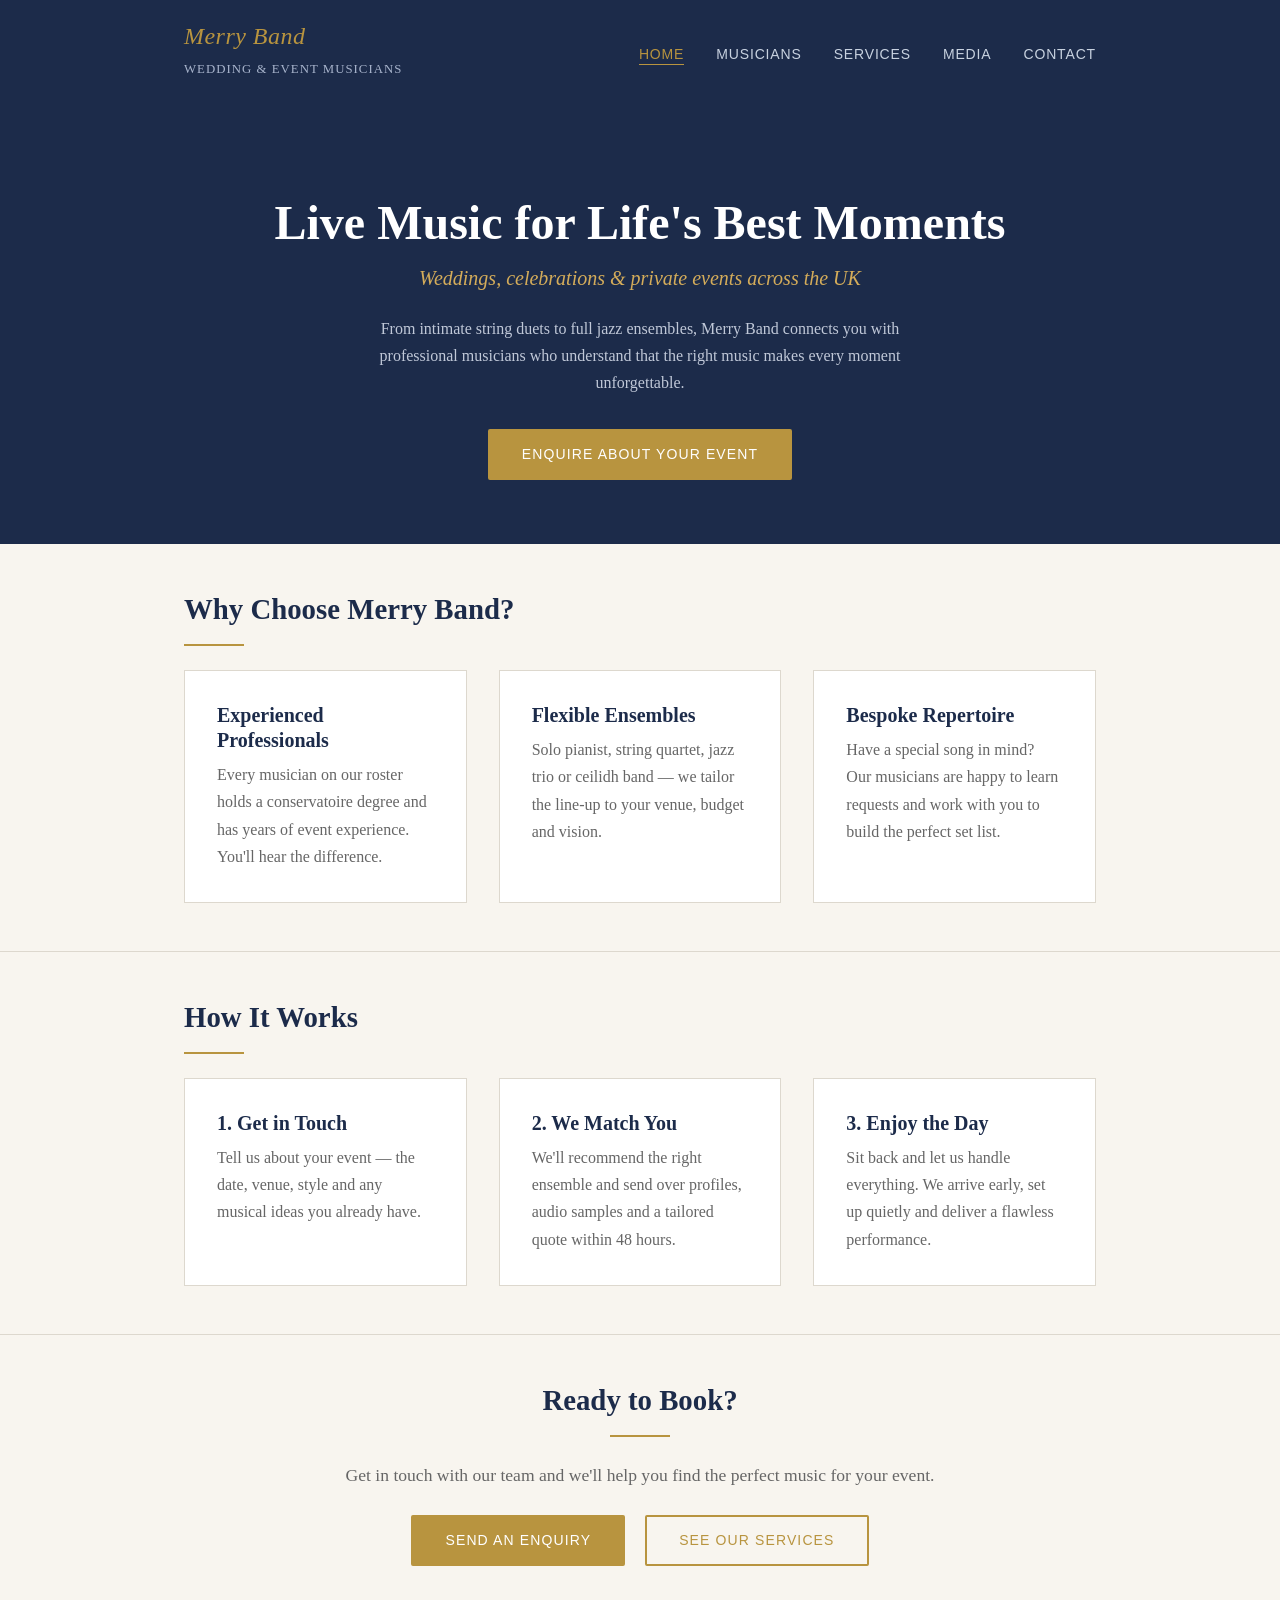
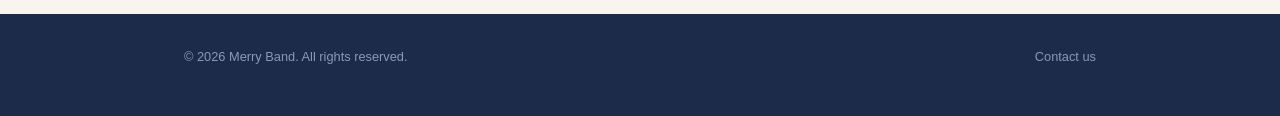
==== index.html @ 5e31c7ed "Built basic site with placeholder content." ====
<!DOCTYPE html>
<html lang="en">
<head>
  <meta charset="UTF-8">
  <meta name="viewport" content="width=device-width, initial-scale=1.0">
  <title>Merry Band — Wedding &amp; Event Musicians</title>
  <link rel="stylesheet" href="css/style.css">
</head>
<body>

  <header class="site-header">
    <div class="container">
      <div>
        <a href="index.html" class="logo">Merry Band</a>
        <p class="tagline">Wedding &amp; Event Musicians</p>
      </div>
      <nav class="site-nav" aria-label="Main navigation">
        <ul>
          <li><a href="index.html" aria-current="page">Home</a></li>
          <li><a href="musicians.html">Musicians</a></li>
          <li><a href="services.html">Services</a></li>
          <li><a href="media.html">Media</a></li>
          <li><a href="contact.html">Contact</a></li>
        </ul>
      </nav>
    </div>
  </header>

  <main>

    <section class="home-hero">
      <div class="container">
        <h1>Live Music for Life's Best Moments</h1>
        <p class="subtitle">Weddings, celebrations &amp; private events across the UK</p>
        <p>From intimate string duets to full jazz ensembles, Merry Band connects you with professional musicians who understand that the right music makes every moment unforgettable.</p>
        <a href="contact.html" class="btn btn-primary">Enquire About Your Event</a>
      </div>
    </section>

    <!-- Image placeholder: full-width hero photograph of musicians performing at a wedding reception -->

    <section class="section">
      <div class="container">
        <h2>Why Choose Merry Band?</h2>
        <hr class="gold-rule">
        <div class="card-grid">

          <article class="card">
            <h3>Experienced Professionals</h3>
            <p>Every musician on our roster holds a conservatoire degree and has years of event experience. You'll hear the difference.</p>
          </article>

          <article class="card">
            <h3>Flexible Ensembles</h3>
            <p>Solo pianist, string quartet, jazz trio or ceilidh band — we tailor the line-up to your venue, budget and vision.</p>
          </article>

          <article class="card">
            <h3>Bespoke Repertoire</h3>
            <p>Have a special song in mind? Our musicians are happy to learn requests and work with you to build the perfect set list.</p>
          </article>

        </div>
      </div>
    </section>

    <section class="section">
      <div class="container">
        <h2>How It Works</h2>
        <hr class="gold-rule">
        <div class="card-grid">

          <article class="card">
            <h3>1. Get in Touch</h3>
            <p>Tell us about your event — the date, venue, style and any musical ideas you already have.</p>
          </article>

          <article class="card">
            <h3>2. We Match You</h3>
            <p>We'll recommend the right ensemble and send over profiles, audio samples and a tailored quote within 48 hours.</p>
          </article>

          <article class="card">
            <h3>3. Enjoy the Day</h3>
            <p>Sit back and let us handle everything. We arrive early, set up quietly and deliver a flawless performance.</p>
          </article>

        </div>
      </div>
    </section>

    <section class="section text-center">
      <div class="container">
        <h2>Ready to Book?</h2>
        <hr class="gold-rule" style="margin: 1rem auto 1.5rem;">
        <p class="intro-text" style="margin: 0 auto 1.5rem;">Get in touch with our team and we'll help you find the perfect music for your event.</p>
        <a href="contact.html" class="btn btn-primary" style="margin-right: 1rem;">Send an Enquiry</a>
        <a href="services.html" class="btn btn-outline">See Our Services</a>
      </div>
    </section>

  </main>

  <footer class="site-footer">
    <div class="container">
      <p>&copy; 2026 Merry Band. All rights reserved.</p>
      <p><a href="contact.html">Contact us</a></p>
    </div>
  </footer>

</body>
</html>
---- css/style.css ----
/* ============================================================
   Merry Band — shared stylesheet
   ============================================================ */

:root {
  --navy:      #1c2b4a;
  --gold:      #b8943f;
  --gold-light:#d4ac5a;
  --cream:     #f8f5ef;
  --white:     #ffffff;
  --text:      #2d2d2d;
  --text-muted:#666666;
  --border:    #ddd8ce;
  --max-width: 960px;
}

/* ── Reset ────────────────────────────────────────────────── */

*, *::before, *::after {
  box-sizing: border-box;
  margin: 0;
  padding: 0;
}

/* ── Base ─────────────────────────────────────────────────── */

html {
  font-size: 16px;
  scroll-behavior: smooth;
}

body {
  font-family: Georgia, 'Times New Roman', serif;
  background-color: var(--cream);
  color: var(--text);
  line-height: 1.7;
  display: flex;
  flex-direction: column;
  min-height: 100vh;
}

main {
  flex: 1;
}

h1, h2, h3, h4 {
  font-family: Georgia, serif;
  color: var(--navy);
  line-height: 1.25;
}

h1 { font-size: 2.4rem; }
h2 { font-size: 1.8rem; margin-bottom: 0.6rem; }
h3 { font-size: 1.25rem; margin-bottom: 0.4rem; }

p { margin-bottom: 1rem; }

a {
  color: var(--gold);
  text-decoration: none;
}

a:hover {
  color: var(--gold-light);
  text-decoration: underline;
}

ul {
  list-style: disc;
  padding-left: 1.5rem;
  margin-bottom: 1rem;
}

li { margin-bottom: 0.3rem; }

/* ── Layout helpers ───────────────────────────────────────── */

.container {
  max-width: var(--max-width);
  margin: 0 auto;
  padding: 0 1.5rem;
}

.section {
  padding: 3rem 0;
}

.section + .section {
  border-top: 1px solid var(--border);
}

/* ── Site header ──────────────────────────────────────────── */

.site-header {
  background-color: var(--navy);
  color: var(--white);
  padding: 1rem 0;
}

.site-header .container {
  display: flex;
  align-items: center;
  justify-content: space-between;
  flex-wrap: wrap;
  gap: 0.75rem;
}

.site-header .logo {
  font-size: 1.5rem;
  font-family: Georgia, serif;
  color: var(--gold);
  font-style: italic;
  letter-spacing: 0.02em;
  text-decoration: none;
}

.site-header .logo:hover {
  color: var(--gold-light);
  text-decoration: none;
}

.site-header .tagline {
  font-size: 0.8rem;
  color: #a8b4cc;
  letter-spacing: 0.08em;
  text-transform: uppercase;
  margin-top: 0.15rem;
}

/* ── Navigation ───────────────────────────────────────────── */

.site-nav ul {
  list-style: none;
  padding: 0;
  margin: 0;
  display: flex;
  gap: 2rem;
  flex-wrap: wrap;
}

.site-nav a {
  color: #c8d2e0;
  font-family: Arial, Helvetica, sans-serif;
  font-size: 0.875rem;
  letter-spacing: 0.06em;
  text-transform: uppercase;
  text-decoration: none;
  transition: color 0.2s;
}

.site-nav a:hover,
.site-nav a[aria-current="page"] {
  color: var(--gold);
  text-decoration: none;
}

.site-nav a[aria-current="page"] {
  border-bottom: 1px solid var(--gold);
  padding-bottom: 2px;
}

/* ── Page hero ────────────────────────────────────────────── */

.page-hero {
  background-color: var(--navy);
  color: var(--white);
  padding: 3rem 0 2.5rem;
  text-align: center;
}

.page-hero h1 {
  color: var(--white);
  margin-bottom: 0.5rem;
}

.page-hero p {
  color: #a8b4cc;
  font-size: 1.1rem;
  margin-bottom: 0;
}

/* ── Home hero ────────────────────────────────────────────── */

.home-hero {
  background-color: var(--navy);
  color: var(--white);
  text-align: center;
  padding: 5rem 0 4rem;
}

.home-hero h1 {
  color: var(--white);
  font-size: 3rem;
  margin-bottom: 0.5rem;
}

.home-hero .subtitle {
  font-size: 1.25rem;
  color: var(--gold-light);
  font-style: italic;
  margin-bottom: 1.25rem;
}

.home-hero p {
  color: #c0c8d8;
  max-width: 600px;
  margin: 0 auto 2rem;
}

/* ── Buttons ──────────────────────────────────────────────── */

.btn {
  display: inline-block;
  padding: 0.75rem 2rem;
  border-radius: 2px;
  font-family: Arial, Helvetica, sans-serif;
  font-size: 0.875rem;
  letter-spacing: 0.08em;
  text-transform: uppercase;
  text-decoration: none;
  transition: background-color 0.2s, color 0.2s;
}

.btn-primary {
  background-color: var(--gold);
  color: var(--white);
  border: 2px solid var(--gold);
}

.btn-primary:hover {
  background-color: var(--gold-light);
  border-color: var(--gold-light);
  color: var(--white);
  text-decoration: none;
}

.btn-outline {
  background-color: transparent;
  color: var(--gold);
  border: 2px solid var(--gold);
}

.btn-outline:hover {
  background-color: var(--gold);
  color: var(--white);
  text-decoration: none;
}

/* ── Cards / feature grid ─────────────────────────────────── */

.card-grid {
  display: grid;
  grid-template-columns: repeat(auto-fit, minmax(260px, 1fr));
  gap: 2rem;
  margin-top: 1.5rem;
}

.card {
  background: var(--white);
  border: 1px solid var(--border);
  padding: 2rem;
}

.card h3 {
  color: var(--navy);
  margin-bottom: 0.5rem;
}

.card p {
  color: var(--text-muted);
  margin-bottom: 0;
}

/* ── Musician articles ────────────────────────────────────── */

.musician-grid {
  display: grid;
  grid-template-columns: repeat(auto-fit, minmax(280px, 1fr));
  gap: 2rem;
  margin-top: 1.5rem;
}

.musician-card {
  background: var(--white);
  border: 1px solid var(--border);
  overflow: hidden;
}

.musician-card .musician-image-placeholder {
  background-color: #ddd8ce;
  height: 220px;
  display: flex;
  align-items: center;
  justify-content: center;
  color: var(--text-muted);
  font-family: Arial, Helvetica, sans-serif;
  font-size: 0.8rem;
  font-style: italic;
}

.musician-card .musician-info {
  padding: 1.5rem;
}

.musician-card h3 {
  margin-bottom: 0.25rem;
}

.musician-card .instrument {
  color: var(--gold);
  font-family: Arial, Helvetica, sans-serif;
  font-size: 0.85rem;
  letter-spacing: 0.05em;
  text-transform: uppercase;
  margin-bottom: 0.75rem;
}

.musician-card p {
  color: var(--text-muted);
  font-size: 0.95rem;
  margin-bottom: 0;
}

/* ── Services ─────────────────────────────────────────────── */

.service-block {
  margin-bottom: 2.5rem;
}

.service-block h3 {
  color: var(--navy);
  font-size: 1.15rem;
  margin-bottom: 0.5rem;
  padding-bottom: 0.4rem;
  border-bottom: 1px solid var(--border);
}

/* ── Repertoire table ─────────────────────────────────────── */

.repertoire-table {
  width: 100%;
  border-collapse: collapse;
  margin-top: 1rem;
}

.repertoire-table th,
.repertoire-table td {
  text-align: left;
  padding: 0.65rem 1rem;
  border-bottom: 1px solid var(--border);
}

.repertoire-table th {
  background-color: var(--navy);
  color: var(--white);
  font-family: Arial, Helvetica, sans-serif;
  font-size: 0.8rem;
  letter-spacing: 0.06em;
  text-transform: uppercase;
}

.repertoire-table tr:nth-child(even) td {
  background-color: var(--white);
}

/* ── Media samples ────────────────────────────────────────── */

.media-section {
  margin-bottom: 2.5rem;
}

.media-placeholder {
  background-color: #e8e4dc;
  border: 2px dashed var(--border);
  padding: 2.5rem;
  text-align: center;
  color: var(--text-muted);
  font-family: Arial, Helvetica, sans-serif;
  font-size: 0.875rem;
  font-style: italic;
  margin: 0.75rem 0;
}

/* ── Contact form ─────────────────────────────────────────── */

.contact-layout {
  display: grid;
  grid-template-columns: 1fr 1fr;
  gap: 4rem;
  align-items: start;
}

.contact-intro p { color: var(--text-muted); }

.contact-details {
  margin-top: 1.5rem;
}

.contact-details dt {
  font-family: Arial, Helvetica, sans-serif;
  font-size: 0.75rem;
  letter-spacing: 0.07em;
  text-transform: uppercase;
  color: var(--gold);
  margin-top: 1rem;
}

.contact-details dd {
  color: var(--text);
}

.booking-form .form-group {
  margin-bottom: 1.25rem;
}

.booking-form label {
  display: block;
  font-family: Arial, Helvetica, sans-serif;
  font-size: 0.8rem;
  letter-spacing: 0.06em;
  text-transform: uppercase;
  color: var(--navy);
  margin-bottom: 0.4rem;
}

.booking-form input,
.booking-form textarea,
.booking-form select {
  width: 100%;
  padding: 0.65rem 0.9rem;
  border: 1px solid var(--border);
  background-color: var(--white);
  color: var(--text);
  font-family: Georgia, serif;
  font-size: 1rem;
  border-radius: 1px;
  appearance: none;
}

.booking-form input:focus,
.booking-form textarea:focus,
.booking-form select:focus {
  outline: 2px solid var(--gold);
  outline-offset: 1px;
  border-color: var(--gold);
}

.booking-form textarea {
  min-height: 140px;
  resize: vertical;
}

.booking-form .required {
  color: var(--gold);
  margin-left: 2px;
}

/* ── Footer ───────────────────────────────────────────────── */

.site-footer {
  background-color: var(--navy);
  color: #8899bb;
  padding: 2rem 0;
  margin-top: auto;
  font-family: Arial, Helvetica, sans-serif;
  font-size: 0.8rem;
}

.site-footer .container {
  display: flex;
  justify-content: space-between;
  align-items: center;
  flex-wrap: wrap;
  gap: 0.5rem;
}

.site-footer a {
  color: #8899bb;
}

.site-footer a:hover {
  color: var(--gold-light);
}

/* ── Utility ──────────────────────────────────────────────── */

.text-center { text-align: center; }

.intro-text {
  font-size: 1.1rem;
  color: var(--text-muted);
  max-width: 680px;
  margin-bottom: 2rem;
}

.gold-rule {
  border: none;
  border-top: 2px solid var(--gold);
  width: 60px;
  margin: 1rem 0 1.5rem;
}

/* ── Responsive ───────────────────────────────────────────── */

@media (max-width: 700px) {
  h1 { font-size: 1.9rem; }
  .home-hero h1 { font-size: 2.2rem; }

  .site-header .container {
    flex-direction: column;
    align-items: flex-start;
  }

  .site-nav ul { gap: 1.25rem; }

  .contact-layout {
    grid-template-columns: 1fr;
    gap: 2rem;
  }

  .repertoire-table th,
  .repertoire-table td {
    padding: 0.5rem 0.6rem;
    font-size: 0.9rem;
  }
}
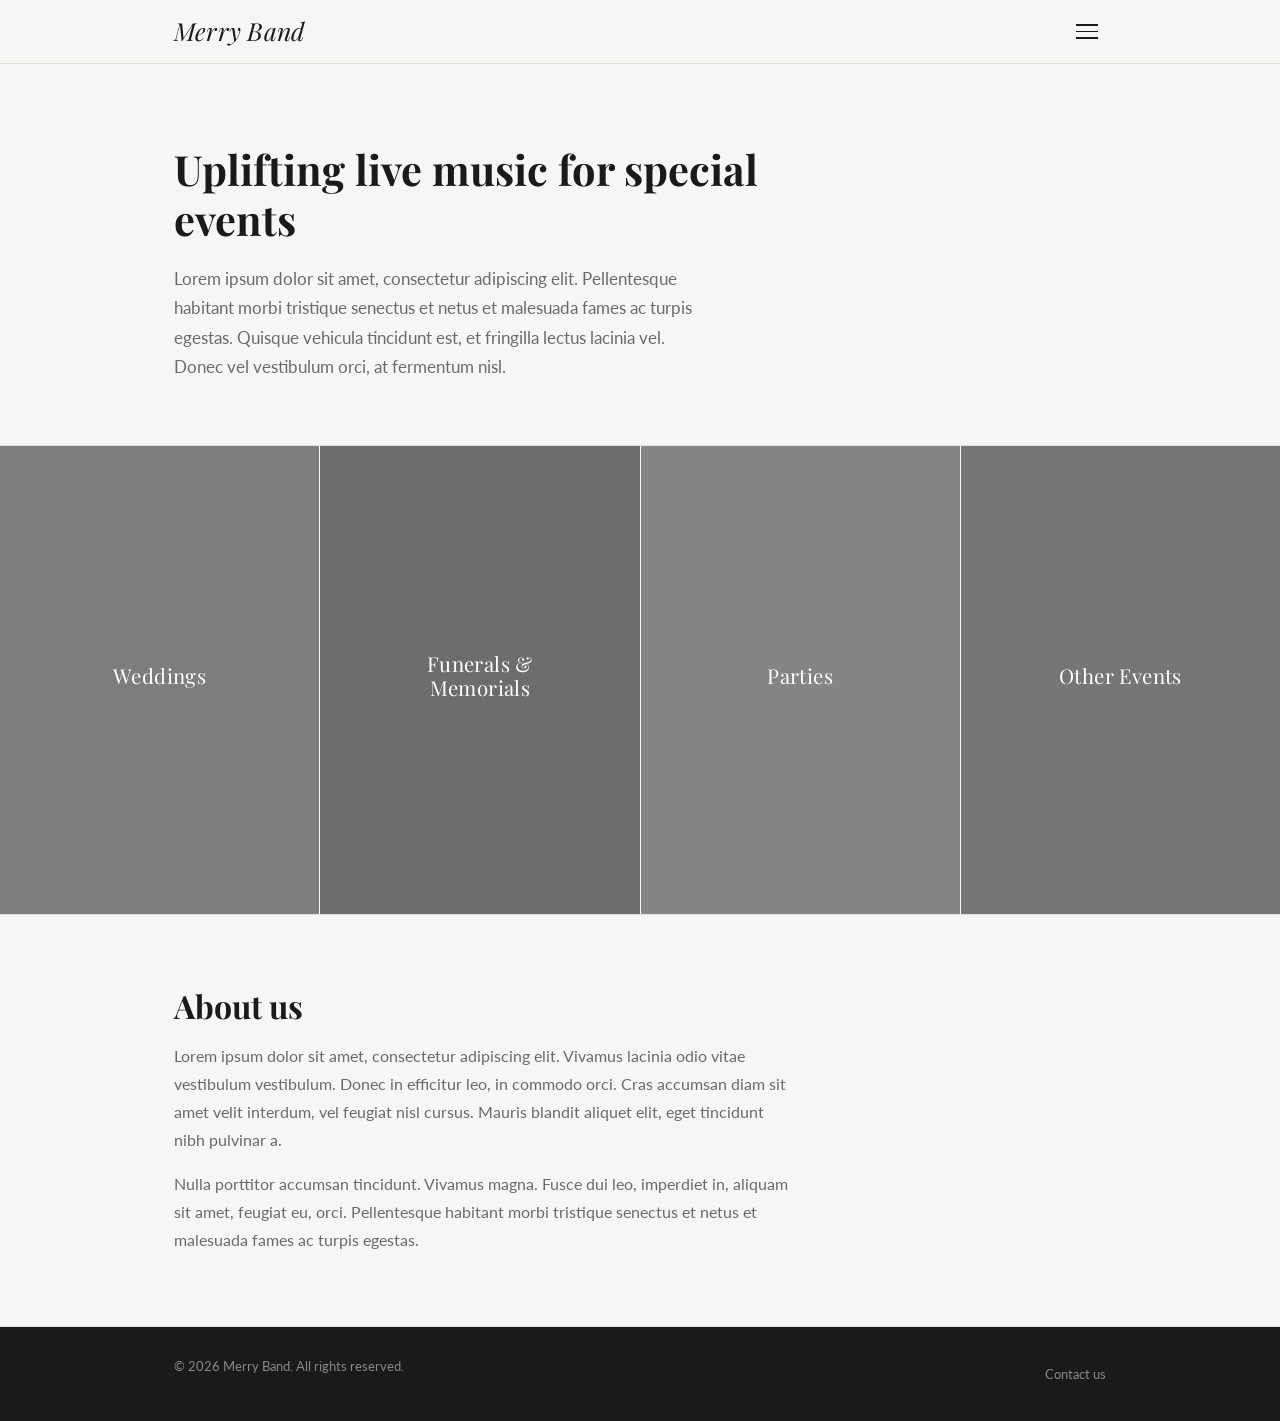
==== commit c78f1b39: "updated site" ====
--- a/index.html
+++ b/index.html
@@ -3,99 +3,80 @@
 <head>
   <meta charset="UTF-8">
   <meta name="viewport" content="width=device-width, initial-scale=1.0">
-  <title>Merry Band — Wedding &amp; Event Musicians</title>
+  <title>Merry Band — Live Music for Special Events</title>
   <link rel="stylesheet" href="css/style.css">
 </head>
 <body>
 
   <header class="site-header">
     <div class="container">
-      <div>
-        <a href="index.html" class="logo">Merry Band</a>
-        <p class="tagline">Wedding &amp; Event Musicians</p>
-      </div>
-      <nav class="site-nav" aria-label="Main navigation">
-        <ul>
-          <li><a href="index.html" aria-current="page">Home</a></li>
-          <li><a href="musicians.html">Musicians</a></li>
-          <li><a href="services.html">Services</a></li>
-          <li><a href="media.html">Media</a></li>
-          <li><a href="contact.html">Contact</a></li>
-        </ul>
-      </nav>
+      <a href="index.html" class="logo">Merry Band</a>
+      <button class="hamburger" aria-expanded="false" aria-controls="site-nav" aria-label="Open navigation menu">
+        <span></span>
+        <span></span>
+        <span></span>
+      </button>
     </div>
+    <nav class="site-nav" id="site-nav" aria-label="Main navigation">
+      <ul>
+        <li><a href="index.html" aria-current="page">Home</a></li>
+        <li><a href="weddings.html">Weddings</a></li>
+        <li><a href="funerals.html">Funerals &amp; Memorials</a></li>
+        <li><a href="parties.html">Parties</a></li>
+        <li><a href="other-events.html">Other Events</a></li>
+        <li><a href="services.html">Services &amp; Repertoire</a></li>
+        <li><a href="media.html">Media</a></li>
+        <li><a href="contact.html">Contact &amp; Booking</a></li>
+      </ul>
+    </nav>
   </header>
 
   <main>
 
-    <section class="home-hero">
+    <section class="hero">
       <div class="container">
-        <h1>Live Music for Life's Best Moments</h1>
-        <p class="subtitle">Weddings, celebrations &amp; private events across the UK</p>
-        <p>From intimate string duets to full jazz ensembles, Merry Band connects you with professional musicians who understand that the right music makes every moment unforgettable.</p>
-        <a href="contact.html" class="btn btn-primary">Enquire About Your Event</a>
+        <h1>Uplifting live music for special events</h1>
+        <p>Lorem ipsum dolor sit amet, consectetur adipiscing elit. Pellentesque habitant morbi tristique senectus et netus et malesuada fames ac turpis egestas. Quisque vehicula tincidunt est, et fringilla lectus lacinia vel. Donec vel vestibulum orci, at fermentum nisl.</p>
       </div>
     </section>
 
-    <!-- Image placeholder: full-width hero photograph of musicians performing at a wedding reception -->
+    <section class="event-types" aria-label="Event types">
 
-    <section class="section">
-      <div class="container">
-        <h2>Why Choose Merry Band?</h2>
-        <hr class="gold-rule">
-        <div class="card-grid">
+      <a href="weddings.html" class="event-card">
+        <!-- Image placeholder: wedding ceremony photograph -->
+        <div class="event-card-bg"></div>
+        <div class="event-card-overlay"></div>
+        <h2 class="event-card-title">Weddings</h2>
+      </a>
 
-          <article class="card">
-            <h3>Experienced Professionals</h3>
-            <p>Every musician on our roster holds a conservatoire degree and has years of event experience. You'll hear the difference.</p>
-          </article>
+      <a href="funerals.html" class="event-card">
+        <!-- Image placeholder: flowers or memorial service photograph -->
+        <div class="event-card-bg"></div>
+        <div class="event-card-overlay"></div>
+        <h2 class="event-card-title">Funerals &amp;<br>Memorials</h2>
+      </a>
 
-          <article class="card">
-            <h3>Flexible Ensembles</h3>
-            <p>Solo pianist, string quartet, jazz trio or ceilidh band — we tailor the line-up to your venue, budget and vision.</p>
-          </article>
+      <a href="parties.html" class="event-card">
+        <!-- Image placeholder: party or celebration photograph -->
+        <div class="event-card-bg"></div>
+        <div class="event-card-overlay"></div>
+        <h2 class="event-card-title">Parties</h2>
+      </a>
 
-          <article class="card">
-            <h3>Bespoke Repertoire</h3>
-            <p>Have a special song in mind? Our musicians are happy to learn requests and work with you to build the perfect set list.</p>
-          </article>
+      <a href="other-events.html" class="event-card">
+        <!-- Image placeholder: corporate or private event photograph -->
+        <div class="event-card-bg"></div>
+        <div class="event-card-overlay"></div>
+        <h2 class="event-card-title">Other Events</h2>
+      </a>
 
-        </div>
-      </div>
     </section>
 
-    <section class="section">
+    <section class="about">
       <div class="container">
-        <h2>How It Works</h2>
-        <hr class="gold-rule">
-        <div class="card-grid">
-
-          <article class="card">
-            <h3>1. Get in Touch</h3>
-            <p>Tell us about your event — the date, venue, style and any musical ideas you already have.</p>
-          </article>
-
-          <article class="card">
-            <h3>2. We Match You</h3>
-            <p>We'll recommend the right ensemble and send over profiles, audio samples and a tailored quote within 48 hours.</p>
-          </article>
-
-          <article class="card">
-            <h3>3. Enjoy the Day</h3>
-            <p>Sit back and let us handle everything. We arrive early, set up quietly and deliver a flawless performance.</p>
-          </article>
-
-        </div>
-      </div>
-    </section>
-
-    <section class="section text-center">
-      <div class="container">
-        <h2>Ready to Book?</h2>
-        <hr class="gold-rule" style="margin: 1rem auto 1.5rem;">
-        <p class="intro-text" style="margin: 0 auto 1.5rem;">Get in touch with our team and we'll help you find the perfect music for your event.</p>
-        <a href="contact.html" class="btn btn-primary" style="margin-right: 1rem;">Send an Enquiry</a>
-        <a href="services.html" class="btn btn-outline">See Our Services</a>
+        <h2>About us</h2>
+        <p>Lorem ipsum dolor sit amet, consectetur adipiscing elit. Vivamus lacinia odio vitae vestibulum vestibulum. Donec in efficitur leo, in commodo orci. Cras accumsan diam sit amet velit interdum, vel feugiat nisl cursus. Mauris blandit aliquet elit, eget tincidunt nibh pulvinar a.</p>
+        <p>Nulla porttitor accumsan tincidunt. Vivamus magna. Fusce dui leo, imperdiet in, aliquam sit amet, feugiat eu, orci. Pellentesque habitant morbi tristique senectus et netus et malesuada fames ac turpis egestas.</p>
       </div>
     </section>
 
@@ -108,5 +89,24 @@
     </div>
   </footer>
 
+  <script>
+    (function () {
+      var btn = document.querySelector('.hamburger');
+      var nav = document.getElementById('site-nav');
+      btn.addEventListener('click', function () {
+        var open = this.classList.toggle('is-open');
+        nav.classList.toggle('is-open');
+        this.setAttribute('aria-expanded', open ? 'true' : 'false');
+      });
+      nav.querySelectorAll('a').forEach(function (a) {
+        a.addEventListener('click', function () {
+          btn.classList.remove('is-open');
+          nav.classList.remove('is-open');
+          btn.setAttribute('aria-expanded', 'false');
+        });
+      });
+    })();
+  </script>
+
 </body>
 </html>
--- a/css/style.css
+++ b/css/style.css
@@ -1,388 +1,396 @@
-/* ============================================================
-   Merry Band — shared stylesheet
-   ============================================================ */
-
+/* ── Fonts ─────────────────────────────────────────────────────────────── */
+@import url('https://fonts.googleapis.com/css2?family=Playfair+Display:ital,wght@0,400;0,600;1,400&family=Lato:wght@300;400;700&display=swap');
+
+/* ── Variables ─────────────────────────────────────────────────────────── */
 :root {
-  --navy:      #1c2b4a;
-  --gold:      #b8943f;
-  --gold-light:#d4ac5a;
-  --cream:     #f8f5ef;
-  --white:     #ffffff;
-  --text:      #2d2d2d;
-  --text-muted:#666666;
-  --border:    #ddd8ce;
-  --max-width: 960px;
-}
-
-/* ── Reset ────────────────────────────────────────────────── */
-
-*, *::before, *::after {
-  box-sizing: border-box;
-  margin: 0;
-  padding: 0;
-}
-
-/* ── Base ─────────────────────────────────────────────────── */
-
-html {
-  font-size: 16px;
-  scroll-behavior: smooth;
-}
+  --bg:            #f6f6f4;
+  --white:         #ffffff;
+  --text:          #1a1a1a;
+  --text-muted:    #6a6a6a;
+  --border:        #e0e0dc;
+  --card-grey:     #adadad;
+  --max-width:     980px;
+  --header-height: 64px;
+}
+
+/* ── Reset ─────────────────────────────────────────────────────────────── */
+*, *::before, *::after { box-sizing: border-box; margin: 0; padding: 0; }
+
+/* ── Base ──────────────────────────────────────────────────────────────── */
+html { font-size: 16px; scroll-behavior: smooth; }
 
 body {
-  font-family: Georgia, 'Times New Roman', serif;
-  background-color: var(--cream);
-  color: var(--text);
-  line-height: 1.7;
+  font-family: 'Lato', Arial, Helvetica, sans-serif;
+  font-weight: 400;
+  background-color: var(--bg);
+  color: var(--text);
+  line-height: 1.75;
   display: flex;
   flex-direction: column;
   min-height: 100vh;
 }
 
-main {
-  flex: 1;
-}
+main { flex: 1; }
 
 h1, h2, h3, h4 {
-  font-family: Georgia, serif;
-  color: var(--navy);
-  line-height: 1.25;
-}
-
-h1 { font-size: 2.4rem; }
-h2 { font-size: 1.8rem; margin-bottom: 0.6rem; }
-h3 { font-size: 1.25rem; margin-bottom: 0.4rem; }
+  font-family: 'Playfair Display', Georgia, 'Times New Roman', serif;
+  line-height: 1.2;
+  color: var(--text);
+}
+
+h1 { font-size: clamp(1.8rem, 4vw, 2.6rem); }
+h2 { font-size: clamp(1.4rem, 3vw, 2rem); margin-bottom: 0.5rem; }
+h3 { font-size: 1.2rem; margin-bottom: 0.35rem; }
 
 p { margin-bottom: 1rem; }
-
-a {
-  color: var(--gold);
-  text-decoration: none;
-}
-
-a:hover {
-  color: var(--gold-light);
-  text-decoration: underline;
-}
-
-ul {
-  list-style: disc;
-  padding-left: 1.5rem;
-  margin-bottom: 1rem;
-}
-
+p:last-child { margin-bottom: 0; }
+
+a { color: var(--text); text-decoration: underline; text-underline-offset: 3px; }
+a:hover { color: var(--text-muted); }
+
+ul { list-style: disc; padding-left: 1.5rem; margin-bottom: 1rem; }
 li { margin-bottom: 0.3rem; }
 
-/* ── Layout helpers ───────────────────────────────────────── */
-
+hr {
+  border: none;
+  border-top: 1px solid var(--border);
+  margin: 2rem 0;
+}
+
+/* ── Layout ────────────────────────────────────────────────────────────── */
 .container {
   max-width: var(--max-width);
   margin: 0 auto;
   padding: 0 1.5rem;
 }
 
+/* Generic page section — interior pages */
 .section {
-  padding: 3rem 0;
+  padding: 4rem 0;
 }
 
 .section + .section {
   border-top: 1px solid var(--border);
 }
 
-/* ── Site header ──────────────────────────────────────────── */
-
+/* ── Site header ───────────────────────────────────────────────────────── */
 .site-header {
-  background-color: var(--navy);
-  color: var(--white);
-  padding: 1rem 0;
+  position: sticky;
+  top: 0;
+  z-index: 200;
+  background-color: var(--bg);
+  border-bottom: 1px solid var(--border);
+  height: var(--header-height);
 }
 
 .site-header .container {
+  height: 100%;
   display: flex;
   align-items: center;
   justify-content: space-between;
-  flex-wrap: wrap;
-  gap: 0.75rem;
-}
-
-.site-header .logo {
-  font-size: 1.5rem;
-  font-family: Georgia, serif;
-  color: var(--gold);
+}
+
+/* ── Logo ──────────────────────────────────────────────────────────────── */
+.logo {
+  font-family: 'Playfair Display', Georgia, serif;
   font-style: italic;
-  letter-spacing: 0.02em;
+  font-size: 1.55rem;
+  color: var(--text);
   text-decoration: none;
-}
-
-.site-header .logo:hover {
-  color: var(--gold-light);
-  text-decoration: none;
-}
-
-.site-header .tagline {
-  font-size: 0.8rem;
-  color: #a8b4cc;
-  letter-spacing: 0.08em;
-  text-transform: uppercase;
-  margin-top: 0.15rem;
-}
-
-/* ── Navigation ───────────────────────────────────────────── */
+  letter-spacing: 0.01em;
+  line-height: 1;
+}
+
+.logo:hover { color: var(--text-muted); }
+
+/* ── Hamburger button ──────────────────────────────────────────────────── */
+.hamburger {
+  background: none;
+  border: none;
+  cursor: pointer;
+  padding: 8px;
+  display: flex;
+  flex-direction: column;
+  gap: 5px;
+  align-items: center;
+  color: var(--text);
+}
+
+.hamburger span {
+  display: block;
+  width: 22px;
+  height: 1.5px;
+  background-color: currentColor;
+  transition: transform 0.25s ease, opacity 0.2s ease;
+}
+
+/* Animate into × when open */
+.hamburger.is-open span:nth-child(1) { transform: translateY(6.5px) rotate(45deg); }
+.hamburger.is-open span:nth-child(2) { opacity: 0; transform: scaleX(0); }
+.hamburger.is-open span:nth-child(3) { transform: translateY(-6.5px) rotate(-45deg); }
+
+/* ── Navigation dropdown ───────────────────────────────────────────────── */
+.site-nav {
+  position: absolute;
+  top: 100%;
+  left: 0;
+  right: 0;
+  background-color: var(--white);
+  border-bottom: 1px solid var(--border);
+  z-index: 150;
+  /* hidden state */
+  opacity: 0;
+  visibility: hidden;
+  transform: translateY(-6px);
+  transition: opacity 0.2s ease, transform 0.2s ease, visibility 0.2s ease;
+}
+
+.site-nav.is-open {
+  opacity: 1;
+  visibility: visible;
+  transform: translateY(0);
+}
 
 .site-nav ul {
   list-style: none;
-  padding: 0;
-  margin: 0;
-  display: flex;
-  gap: 2rem;
-  flex-wrap: wrap;
+  padding: 1.5rem;
+  margin: 0 auto;
+  max-width: var(--max-width);
+  display: grid;
+  grid-template-columns: repeat(auto-fill, minmax(190px, 1fr));
+  gap: 0.1rem 2rem;
 }
 
 .site-nav a {
-  color: #c8d2e0;
-  font-family: Arial, Helvetica, sans-serif;
-  font-size: 0.875rem;
-  letter-spacing: 0.06em;
+  display: block;
+  padding: 0.5rem 0;
+  font-size: 0.8rem;
+  font-weight: 700;
+  letter-spacing: 0.09em;
   text-transform: uppercase;
+  color: var(--text-muted);
   text-decoration: none;
-  transition: color 0.2s;
+  border-bottom: 1px solid transparent;
+  transition: color 0.15s, border-color 0.15s;
 }
 
 .site-nav a:hover,
 .site-nav a[aria-current="page"] {
-  color: var(--gold);
-  text-decoration: none;
-}
-
-.site-nav a[aria-current="page"] {
-  border-bottom: 1px solid var(--gold);
-  padding-bottom: 2px;
-}
-
-/* ── Page hero ────────────────────────────────────────────── */
-
-.page-hero {
-  background-color: var(--navy);
-  color: var(--white);
-  padding: 3rem 0 2.5rem;
-  text-align: center;
-}
-
-.page-hero h1 {
-  color: var(--white);
-  margin-bottom: 0.5rem;
-}
-
-.page-hero p {
-  color: #a8b4cc;
-  font-size: 1.1rem;
-  margin-bottom: 0;
-}
-
-/* ── Home hero ────────────────────────────────────────────── */
-
-.home-hero {
-  background-color: var(--navy);
-  color: var(--white);
-  text-align: center;
+  color: var(--text);
+  border-bottom-color: var(--text);
+}
+
+/* ── Home hero ─────────────────────────────────────────────────────────── */
+.hero {
   padding: 5rem 0 4rem;
-}
-
-.home-hero h1 {
-  color: var(--white);
-  font-size: 3rem;
-  margin-bottom: 0.5rem;
-}
-
-.home-hero .subtitle {
-  font-size: 1.25rem;
-  color: var(--gold-light);
-  font-style: italic;
-  margin-bottom: 1.25rem;
-}
-
-.home-hero p {
-  color: #c0c8d8;
-  max-width: 600px;
-  margin: 0 auto 2rem;
-}
-
-/* ── Buttons ──────────────────────────────────────────────── */
-
-.btn {
-  display: inline-block;
-  padding: 0.75rem 2rem;
-  border-radius: 2px;
-  font-family: Arial, Helvetica, sans-serif;
-  font-size: 0.875rem;
-  letter-spacing: 0.08em;
-  text-transform: uppercase;
-  text-decoration: none;
-  transition: background-color 0.2s, color 0.2s;
-}
-
-.btn-primary {
-  background-color: var(--gold);
-  color: var(--white);
-  border: 2px solid var(--gold);
-}
-
-.btn-primary:hover {
-  background-color: var(--gold-light);
-  border-color: var(--gold-light);
-  color: var(--white);
-  text-decoration: none;
-}
-
-.btn-outline {
-  background-color: transparent;
-  color: var(--gold);
-  border: 2px solid var(--gold);
-}
-
-.btn-outline:hover {
-  background-color: var(--gold);
-  color: var(--white);
-  text-decoration: none;
-}
-
-/* ── Cards / feature grid ─────────────────────────────────── */
-
-.card-grid {
-  display: grid;
-  grid-template-columns: repeat(auto-fit, minmax(260px, 1fr));
-  gap: 2rem;
-  margin-top: 1.5rem;
-}
-
-.card {
-  background: var(--white);
-  border: 1px solid var(--border);
-  padding: 2rem;
-}
-
-.card h3 {
-  color: var(--navy);
-  margin-bottom: 0.5rem;
-}
-
-.card p {
-  color: var(--text-muted);
-  margin-bottom: 0;
-}
-
-/* ── Musician articles ────────────────────────────────────── */
-
-.musician-grid {
-  display: grid;
-  grid-template-columns: repeat(auto-fit, minmax(280px, 1fr));
-  gap: 2rem;
-  margin-top: 1.5rem;
-}
-
-.musician-card {
-  background: var(--white);
-  border: 1px solid var(--border);
-  overflow: hidden;
-}
-
-.musician-card .musician-image-placeholder {
-  background-color: #ddd8ce;
-  height: 220px;
+  border-bottom: 1px solid var(--border);
+}
+
+.hero h1 { max-width: 620px; margin-bottom: 1.25rem; }
+
+.hero p {
+  max-width: 520px;
+  color: var(--text-muted);
+  font-size: 1.05rem;
+}
+
+/* ── Event type cards ──────────────────────────────────────────────────── */
+.event-types {
+  display: flex;
+  width: 100%;
+}
+
+.event-card {
+  flex: 1;
+  position: relative;
+  height: 52vh;
+  min-height: 260px;
   display: flex;
   align-items: center;
   justify-content: center;
-  color: var(--text-muted);
-  font-family: Arial, Helvetica, sans-serif;
-  font-size: 0.8rem;
+  overflow: hidden;
+  text-decoration: none;
+  color: #ffffff;
+}
+
+.event-card + .event-card {
+  border-left: 1px solid rgba(255, 255, 255, 0.2);
+}
+
+/* Background layer (will become the image) */
+.event-card-bg {
+  position: absolute;
+  inset: 0;
+  background-color: var(--card-grey);
+  transition: transform 0.5s ease;
+}
+
+/* Slight tonal variation between cards while placeholders */
+.event-card:nth-child(2) .event-card-bg { background-color: #979797; }
+.event-card:nth-child(3) .event-card-bg { background-color: #b8b8b8; }
+.event-card:nth-child(4) .event-card-bg { background-color: #a3a3a3; }
+
+/* Dark overlay */
+.event-card-overlay {
+  position: absolute;
+  inset: 0;
+  background-color: rgba(0, 0, 0, 0.28);
+  transition: background-color 0.35s ease;
+}
+
+/* Hover: subtle zoom + deepen overlay */
+.event-card:hover .event-card-bg { transform: scale(1.04); }
+.event-card:hover .event-card-overlay { background-color: rgba(0, 0, 0, 0.52); }
+
+.event-card-title {
+  position: relative;
+  z-index: 1;
+  font-family: 'Playfair Display', Georgia, serif;
+  font-weight: 400;
+  font-size: clamp(1rem, 1.6vw, 1.35rem);
+  color: #ffffff;
+  text-align: center;
+  padding: 0 1.25rem;
+  letter-spacing: 0.02em;
+  transition: letter-spacing 0.35s ease;
+}
+
+.event-card:hover .event-card-title { letter-spacing: 0.06em; }
+
+/* ── About section ─────────────────────────────────────────────────────── */
+.about {
+  padding: 4.5rem 0;
+  border-top: 1px solid var(--border);
+  border-bottom: 1px solid var(--border);
+}
+
+.about h2 { margin-bottom: 1rem; }
+
+.about p {
+  max-width: 620px;
+  color: var(--text-muted);
+}
+
+/* ── Page hero (interior pages) ────────────────────────────────────────── */
+.page-hero {
+  padding: 3.5rem 0 3rem;
+  border-bottom: 1px solid var(--border);
+}
+
+.page-hero p {
+  color: var(--text-muted);
+  font-size: 1.05rem;
+  margin-top: 0.5rem;
+  margin-bottom: 0;
+}
+
+/* ── Skeleton page content ─────────────────────────────────────────────── */
+.skeleton-note {
+  padding: 5rem 0;
+  color: var(--text-muted);
+  font-size: 0.9rem;
   font-style: italic;
 }
 
-.musician-card .musician-info {
-  padding: 1.5rem;
-}
-
-.musician-card h3 {
-  margin-bottom: 0.25rem;
-}
-
-.musician-card .instrument {
-  color: var(--gold);
-  font-family: Arial, Helvetica, sans-serif;
-  font-size: 0.85rem;
-  letter-spacing: 0.05em;
-  text-transform: uppercase;
-  margin-bottom: 0.75rem;
-}
-
-.musician-card p {
-  color: var(--text-muted);
-  font-size: 0.95rem;
-  margin-bottom: 0;
-}
-
-/* ── Services ─────────────────────────────────────────────── */
-
+/* ── Service blocks (services page) ───────────────────────────────────── */
 .service-block {
   margin-bottom: 2.5rem;
 }
 
 .service-block h3 {
-  color: var(--navy);
   font-size: 1.15rem;
-  margin-bottom: 0.5rem;
-  padding-bottom: 0.4rem;
-  border-bottom: 1px solid var(--border);
-}
-
-/* ── Repertoire table ─────────────────────────────────────── */
-
+  padding-bottom: 0.5rem;
+  border-bottom: 1px solid var(--border);
+  margin-bottom: 0.75rem;
+}
+
+/* ── Repertoire table ──────────────────────────────────────────────────── */
 .repertoire-table {
   width: 100%;
   border-collapse: collapse;
   margin-top: 1rem;
+  margin-bottom: 2rem;
+}
+
+.repertoire-table caption {
+  text-align: left;
+  color: var(--text-muted);
+  font-size: 0.875rem;
+  margin-bottom: 0.5rem;
+  caption-side: top;
+  padding-bottom: 0.4rem;
 }
 
 .repertoire-table th,
 .repertoire-table td {
   text-align: left;
-  padding: 0.65rem 1rem;
-  border-bottom: 1px solid var(--border);
+  padding: 0.6rem 1rem;
+  border-bottom: 1px solid var(--border);
+  font-size: 0.95rem;
 }
 
 .repertoire-table th {
-  background-color: var(--navy);
+  background-color: var(--text);
   color: var(--white);
-  font-family: Arial, Helvetica, sans-serif;
-  font-size: 0.8rem;
-  letter-spacing: 0.06em;
+  font-family: 'Lato', Arial, sans-serif;
+  font-size: 0.72rem;
+  font-weight: 700;
+  letter-spacing: 0.08em;
   text-transform: uppercase;
 }
 
-.repertoire-table tr:nth-child(even) td {
-  background-color: var(--white);
-}
-
-/* ── Media samples ────────────────────────────────────────── */
-
-.media-section {
-  margin-bottom: 2.5rem;
-}
-
+.repertoire-table tr:nth-child(even) td { background-color: var(--white); }
+
+/* ── Media placeholders ────────────────────────────────────────────────── */
 .media-placeholder {
-  background-color: #e8e4dc;
-  border: 2px dashed var(--border);
+  background-color: #eaeae8;
+  border: 1.5px dashed var(--border);
   padding: 2.5rem;
   text-align: center;
   color: var(--text-muted);
-  font-family: Arial, Helvetica, sans-serif;
   font-size: 0.875rem;
   font-style: italic;
   margin: 0.75rem 0;
 }
 
-/* ── Contact form ─────────────────────────────────────────── */
-
+.media-section { margin-bottom: 2.5rem; }
+
+/* ── Buttons ───────────────────────────────────────────────────────────── */
+.btn {
+  display: inline-block;
+  padding: 0.7rem 1.9rem;
+  font-family: 'Lato', Arial, sans-serif;
+  font-size: 0.75rem;
+  font-weight: 700;
+  letter-spacing: 0.1em;
+  text-transform: uppercase;
+  text-decoration: none;
+  transition: background-color 0.2s ease, color 0.2s ease;
+}
+
+.btn-dark {
+  background-color: var(--text);
+  color: var(--white);
+  border: 1.5px solid var(--text);
+}
+
+.btn-dark:hover {
+  background-color: transparent;
+  color: var(--text);
+}
+
+.btn-outline {
+  background-color: transparent;
+  color: var(--text);
+  border: 1.5px solid var(--text);
+}
+
+.btn-outline:hover {
+  background-color: var(--text);
+  color: var(--white);
+}
+
+/* ── Contact page ──────────────────────────────────────────────────────── */
 .contact-layout {
   display: grid;
   grid-template-columns: 1fr 1fr;
@@ -390,36 +398,29 @@
   align-items: start;
 }
 
-.contact-intro p { color: var(--text-muted); }
-
-.contact-details {
-  margin-top: 1.5rem;
-}
+.contact-details { margin-top: 1.5rem; }
 
 .contact-details dt {
-  font-family: Arial, Helvetica, sans-serif;
-  font-size: 0.75rem;
-  letter-spacing: 0.07em;
+  font-size: 0.72rem;
+  font-weight: 700;
+  letter-spacing: 0.08em;
   text-transform: uppercase;
-  color: var(--gold);
+  color: var(--text-muted);
   margin-top: 1rem;
 }
 
-.contact-details dd {
-  color: var(--text);
-}
-
-.booking-form .form-group {
-  margin-bottom: 1.25rem;
-}
+.contact-details dd { color: var(--text); }
+
+/* ── Booking form ──────────────────────────────────────────────────────── */
+.booking-form .form-group { margin-bottom: 1.25rem; }
 
 .booking-form label {
   display: block;
-  font-family: Arial, Helvetica, sans-serif;
-  font-size: 0.8rem;
-  letter-spacing: 0.06em;
+  font-size: 0.72rem;
+  font-weight: 700;
+  letter-spacing: 0.08em;
   text-transform: uppercase;
-  color: var(--navy);
+  color: var(--text);
   margin-bottom: 0.4rem;
 }
 
@@ -431,39 +432,31 @@
   border: 1px solid var(--border);
   background-color: var(--white);
   color: var(--text);
-  font-family: Georgia, serif;
+  font-family: 'Lato', Arial, sans-serif;
   font-size: 1rem;
-  border-radius: 1px;
+  border-radius: 0;
   appearance: none;
 }
 
 .booking-form input:focus,
 .booking-form textarea:focus,
 .booking-form select:focus {
-  outline: 2px solid var(--gold);
+  outline: 2px solid var(--text);
   outline-offset: 1px;
-  border-color: var(--gold);
-}
-
-.booking-form textarea {
-  min-height: 140px;
-  resize: vertical;
-}
-
-.booking-form .required {
-  color: var(--gold);
-  margin-left: 2px;
-}
-
-/* ── Footer ───────────────────────────────────────────────── */
-
+  border-color: var(--text);
+}
+
+.booking-form textarea { min-height: 140px; resize: vertical; }
+.booking-form .required { color: var(--text-muted); margin-left: 2px; }
+
+/* ── Footer ────────────────────────────────────────────────────────────── */
 .site-footer {
-  background-color: var(--navy);
-  color: #8899bb;
-  padding: 2rem 0;
+  background-color: var(--text);
+  color: #888888;
+  padding: 1.75rem 0;
+  font-family: 'Lato', Arial, sans-serif;
+  font-size: 0.8rem;
   margin-top: auto;
-  font-family: Arial, Helvetica, sans-serif;
-  font-size: 0.8rem;
 }
 
 .site-footer .container {
@@ -474,53 +467,42 @@
   gap: 0.5rem;
 }
 
-.site-footer a {
-  color: #8899bb;
-}
-
-.site-footer a:hover {
-  color: var(--gold-light);
-}
-
-/* ── Utility ──────────────────────────────────────────────── */
-
-.text-center { text-align: center; }
-
+.site-footer a { color: #888888; text-decoration: none; }
+.site-footer a:hover { color: var(--white); }
+
+/* ── Utilities ─────────────────────────────────────────────────────────── */
 .intro-text {
-  font-size: 1.1rem;
-  color: var(--text-muted);
-  max-width: 680px;
+  max-width: 600px;
+  color: var(--text-muted);
   margin-bottom: 2rem;
-}
-
-.gold-rule {
-  border: none;
-  border-top: 2px solid var(--gold);
-  width: 60px;
-  margin: 1rem 0 1.5rem;
-}
-
-/* ── Responsive ───────────────────────────────────────────── */
-
-@media (max-width: 700px) {
-  h1 { font-size: 1.9rem; }
-  .home-hero h1 { font-size: 2.2rem; }
-
-  .site-header .container {
-    flex-direction: column;
-    align-items: flex-start;
+  font-size: 1.05rem;
+}
+
+/* ── Responsive ────────────────────────────────────────────────────────── */
+@media (max-width: 767px) {
+  /* Cards go 2×2 on smaller screens */
+  .event-types { flex-wrap: wrap; }
+
+  .event-card {
+    flex: 0 0 50%;
+    height: 44vw;
+    min-height: 150px;
   }
 
-  .site-nav ul { gap: 1.25rem; }
-
-  .contact-layout {
-    grid-template-columns: 1fr;
-    gap: 2rem;
-  }
-
-  .repertoire-table th,
-  .repertoire-table td {
-    padding: 0.5rem 0.6rem;
-    font-size: 0.9rem;
-  }
-}
+  /* Reset the left-border rule, apply separators for 2-column grid */
+  .event-card + .event-card { border-left: none; }
+  .event-card:nth-child(odd) { border-right: 1px solid rgba(255, 255, 255, 0.2); }
+  .event-card:nth-child(n+3) { border-top: 1px solid rgba(255, 255, 255, 0.2); }
+
+  .contact-layout { grid-template-columns: 1fr; gap: 2rem; }
+
+  .site-nav ul { grid-template-columns: 1fr 1fr; }
+}
+
+@media (max-width: 479px) {
+  .site-nav ul { grid-template-columns: 1fr; }
+
+  .event-card { flex: 0 0 100%; height: 55vw; }
+  .event-card + .event-card { border-left: none; border-top: 1px solid rgba(255,255,255,0.2); }
+  .event-card:nth-child(odd) { border-right: none; }
+}
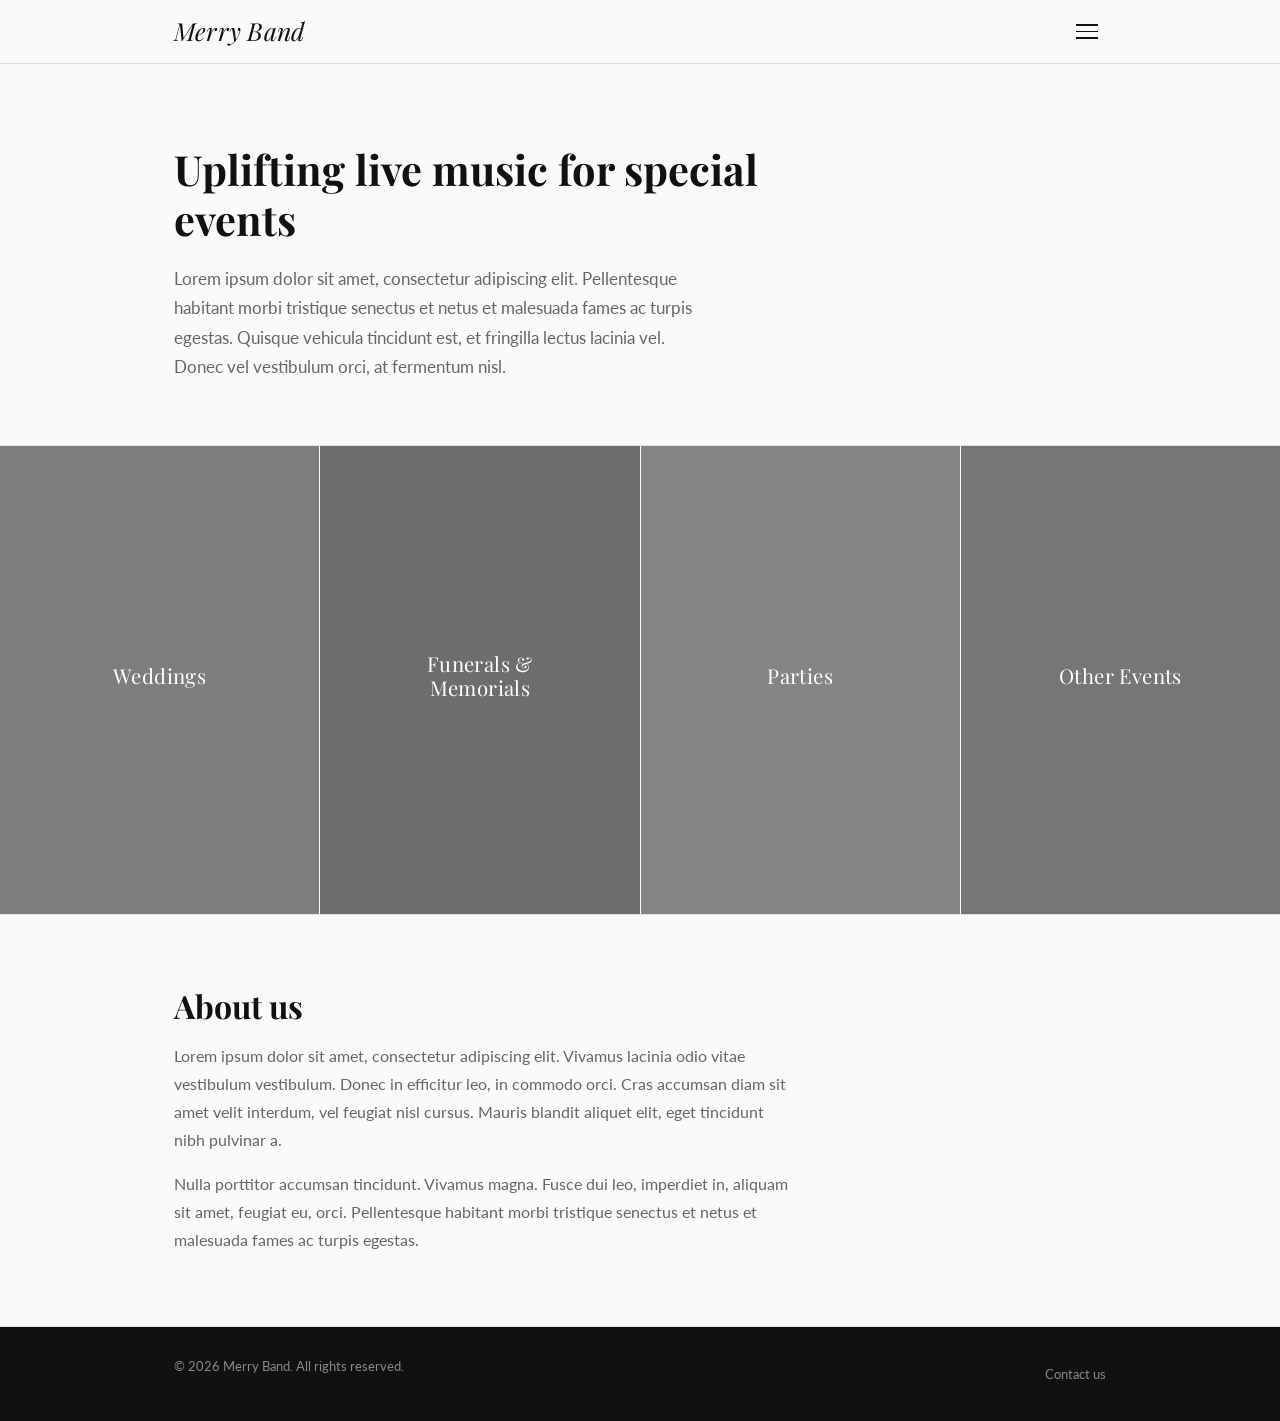
==== commit 4877c982: "fixed caching issues" ====
--- a/index.html
+++ b/index.html
@@ -4,7 +4,7 @@
   <meta charset="UTF-8">
   <meta name="viewport" content="width=device-width, initial-scale=1.0">
   <title>Merry Band — Live Music for Special Events</title>
-  <link rel="stylesheet" href="css/style.css">
+  <link rel="stylesheet" href="css/style.css?v=2">
 </head>
 <body>
 
--- a/css/style.css
+++ b/css/style.css
@@ -3,11 +3,11 @@
 
 /* ── Variables ─────────────────────────────────────────────────────────── */
 :root {
-  --bg:            #f6f6f4;
+  --bg:            #fafafa;
   --white:         #ffffff;
-  --text:          #1a1a1a;
-  --text-muted:    #6a6a6a;
-  --border:        #e0e0dc;
+  --text:          #111111;
+  --text-muted:    #666666;
+  --border:        #e0e0e0;
   --card-grey:     #adadad;
   --max-width:     980px;
   --header-height: 64px;
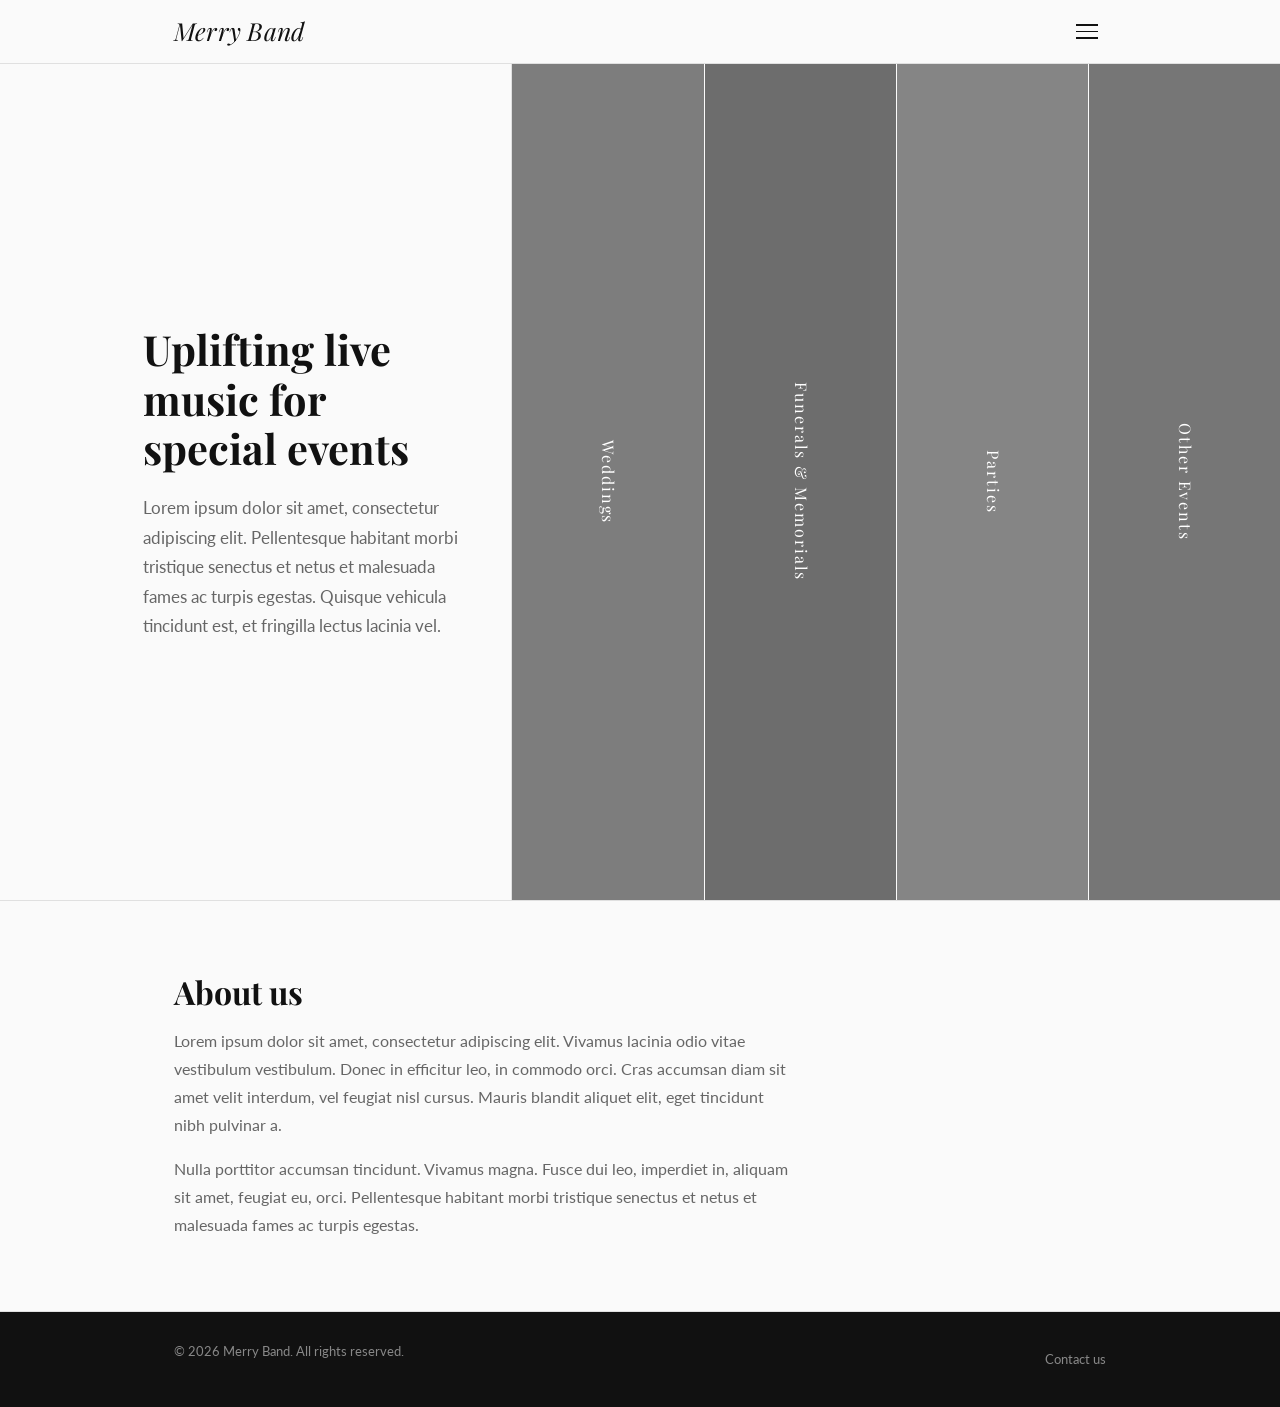
==== commit 99bef045: "Added flex layout" ====
--- a/index.html
+++ b/index.html
@@ -4,7 +4,7 @@
   <meta charset="UTF-8">
   <meta name="viewport" content="width=device-width, initial-scale=1.0">
   <title>Merry Band — Live Music for Special Events</title>
-  <link rel="stylesheet" href="css/style.css?v=2">
+  <link rel="stylesheet" href="css/style.css?v=3">
 </head>
 <body>
 
@@ -33,44 +33,65 @@
 
   <main>
 
-    <section class="hero">
-      <div class="container">
-        <h1>Uplifting live music for special events</h1>
-        <p>Lorem ipsum dolor sit amet, consectetur adipiscing elit. Pellentesque habitant morbi tristique senectus et netus et malesuada fames ac turpis egestas. Quisque vehicula tincidunt est, et fringilla lectus lacinia vel. Donec vel vestibulum orci, at fermentum nisl.</p>
+    <div class="homepage-layout">
+
+      <!-- Left: hero text -->
+      <div class="hero-column">
+        <div class="hero-inner">
+          <h1>Uplifting live music for special events</h1>
+          <p>Lorem ipsum dolor sit amet, consectetur adipiscing elit. Pellentesque habitant morbi tristique senectus et netus et malesuada fames ac turpis egestas. Quisque vehicula tincidunt est, et fringilla lectus lacinia vel.</p>
+        </div>
       </div>
-    </section>
 
-    <section class="event-types" aria-label="Event types">
+      <!-- Right: four vertical event-type strips -->
+      <div class="event-strips" aria-label="Event types">
 
-      <a href="weddings.html" class="event-card">
-        <!-- Image placeholder: wedding ceremony photograph -->
-        <div class="event-card-bg"></div>
-        <div class="event-card-overlay"></div>
-        <h2 class="event-card-title">Weddings</h2>
-      </a>
+        <a href="weddings.html" class="strip">
+          <!-- Image placeholder: wedding ceremony photograph -->
+          <div class="strip-bg"></div>
+          <div class="strip-overlay"></div>
+          <span class="strip-label">Weddings</span>
+          <div class="strip-content">
+            <h2>Weddings</h2>
+            <p>Lorem ipsum dolor sit amet, consectetur adipiscing elit sed do eiusmod.</p>
+          </div>
+        </a>
 
-      <a href="funerals.html" class="event-card">
-        <!-- Image placeholder: flowers or memorial service photograph -->
-        <div class="event-card-bg"></div>
-        <div class="event-card-overlay"></div>
-        <h2 class="event-card-title">Funerals &amp;<br>Memorials</h2>
-      </a>
+        <a href="funerals.html" class="strip">
+          <!-- Image placeholder: memorial service or flowers photograph -->
+          <div class="strip-bg"></div>
+          <div class="strip-overlay"></div>
+          <span class="strip-label">Funerals &amp; Memorials</span>
+          <div class="strip-content">
+            <h2>Funerals &amp; Memorials</h2>
+            <p>Lorem ipsum dolor sit amet, consectetur adipiscing elit sed do eiusmod.</p>
+          </div>
+        </a>
 
-      <a href="parties.html" class="event-card">
-        <!-- Image placeholder: party or celebration photograph -->
-        <div class="event-card-bg"></div>
-        <div class="event-card-overlay"></div>
-        <h2 class="event-card-title">Parties</h2>
-      </a>
+        <a href="parties.html" class="strip">
+          <!-- Image placeholder: party or celebration photograph -->
+          <div class="strip-bg"></div>
+          <div class="strip-overlay"></div>
+          <span class="strip-label">Parties</span>
+          <div class="strip-content">
+            <h2>Parties</h2>
+            <p>Lorem ipsum dolor sit amet, consectetur adipiscing elit sed do eiusmod.</p>
+          </div>
+        </a>
 
-      <a href="other-events.html" class="event-card">
-        <!-- Image placeholder: corporate or private event photograph -->
-        <div class="event-card-bg"></div>
-        <div class="event-card-overlay"></div>
-        <h2 class="event-card-title">Other Events</h2>
-      </a>
+        <a href="other-events.html" class="strip">
+          <!-- Image placeholder: corporate or private event photograph -->
+          <div class="strip-bg"></div>
+          <div class="strip-overlay"></div>
+          <span class="strip-label">Other Events</span>
+          <div class="strip-content">
+            <h2>Other Events</h2>
+            <p>Lorem ipsum dolor sit amet, consectetur adipiscing elit sed do eiusmod.</p>
+          </div>
+        </a>
 
-    </section>
+      </div>
+    </div>
 
     <section class="about">
       <div class="container">
--- a/css/style.css
+++ b/css/style.css
@@ -180,82 +180,147 @@
   border-bottom-color: var(--text);
 }
 
-/* ── Home hero ─────────────────────────────────────────────────────────── */
-.hero {
-  padding: 5rem 0 4rem;
-  border-bottom: 1px solid var(--border);
-}
-
-.hero h1 { max-width: 620px; margin-bottom: 1.25rem; }
-
-.hero p {
-  max-width: 520px;
+/* ── Homepage split layout ─────────────────────────────────────────────── */
+.homepage-layout {
+  display: flex;
+  height: calc(100vh - var(--header-height));
+}
+
+.hero-column {
+  flex: 0 0 40%;
+  display: flex;
+  align-items: center;
+  justify-content: flex-end;
+  border-right: 1px solid var(--border);
+}
+
+.hero-inner {
+  padding: 3rem 3rem 3rem 2rem;
+  max-width: 400px;
+}
+
+.hero-inner h1 {
+  margin-bottom: 1.25rem;
+}
+
+.hero-inner p {
   color: var(--text-muted);
   font-size: 1.05rem;
-}
-
-/* ── Event type cards ──────────────────────────────────────────────────── */
-.event-types {
-  display: flex;
-  width: 100%;
-}
-
-.event-card {
+  margin-bottom: 0;
+}
+
+/* ── Event strips ──────────────────────────────────────────────────────── */
+.event-strips {
   flex: 1;
+  display: flex;
+  flex-direction: row;
+  overflow: hidden;
+}
+
+.strip {
+  flex: 0 0 25%;
   position: relative;
-  height: 52vh;
-  min-height: 260px;
   display: flex;
   align-items: center;
   justify-content: center;
   overflow: hidden;
   text-decoration: none;
   color: #ffffff;
-}
-
-.event-card + .event-card {
-  border-left: 1px solid rgba(255, 255, 255, 0.2);
-}
-
-/* Background layer (will become the image) */
-.event-card-bg {
+  transition: flex-basis 0.55s cubic-bezier(0.4, 0, 0.2, 1);
+}
+
+.strip + .strip {
+  border-left: 1px solid rgba(255, 255, 255, 0.15);
+}
+
+/* Background image placeholder layer */
+.strip-bg {
   position: absolute;
   inset: 0;
   background-color: var(--card-grey);
-  transition: transform 0.5s ease;
-}
-
-/* Slight tonal variation between cards while placeholders */
-.event-card:nth-child(2) .event-card-bg { background-color: #979797; }
-.event-card:nth-child(3) .event-card-bg { background-color: #b8b8b8; }
-.event-card:nth-child(4) .event-card-bg { background-color: #a3a3a3; }
-
-/* Dark overlay */
-.event-card-overlay {
+  transition: transform 0.6s ease;
+}
+
+.strip:nth-child(2) .strip-bg { background-color: #979797; }
+.strip:nth-child(3) .strip-bg { background-color: #b8b8b8; }
+.strip:nth-child(4) .strip-bg { background-color: #a3a3a3; }
+
+.strip-overlay {
   position: absolute;
   inset: 0;
   background-color: rgba(0, 0, 0, 0.28);
   transition: background-color 0.35s ease;
 }
 
-/* Hover: subtle zoom + deepen overlay */
-.event-card:hover .event-card-bg { transform: scale(1.04); }
-.event-card:hover .event-card-overlay { background-color: rgba(0, 0, 0, 0.52); }
-
-.event-card-title {
+/* When any strip is hovered: collapse all to label-width */
+.event-strips:has(.strip:hover) .strip {
+  flex-basis: 56px;
+}
+
+/* The hovered strip expands to fill remaining space */
+.event-strips:has(.strip:hover) .strip:hover {
+  flex-basis: calc(100% - 3 * 56px);
+}
+
+.event-strips:has(.strip:hover) .strip:hover .strip-overlay {
+  background-color: rgba(0, 0, 0, 0.42);
+}
+
+.event-strips:has(.strip:hover) .strip:hover .strip-bg {
+  transform: scale(1.04);
+}
+
+/* Vertical label (always present, centered in strip) */
+.strip-label {
   position: relative;
   z-index: 1;
+  writing-mode: vertical-lr;
   font-family: 'Playfair Display', Georgia, serif;
   font-weight: 400;
-  font-size: clamp(1rem, 1.6vw, 1.35rem);
+  font-size: 1rem;
   color: #ffffff;
-  text-align: center;
-  padding: 0 1.25rem;
-  letter-spacing: 0.02em;
-  transition: letter-spacing 0.35s ease;
-}
-
-.event-card:hover .event-card-title { letter-spacing: 0.06em; }
+  letter-spacing: 0.12em;
+  white-space: nowrap;
+  transition: opacity 0.18s ease;
+  user-select: none;
+}
+
+/* Expanded content (title + one-liner, shown when strip is hovered) */
+.strip-content {
+  position: absolute;
+  inset: 0;
+  z-index: 1;
+  display: flex;
+  flex-direction: column;
+  justify-content: flex-end;
+  padding: 2.5rem 2rem;
+  opacity: 0;
+  transition: opacity 0.22s ease 0.28s; /* delay until strip has mostly opened */
+}
+
+.strip-content h2 {
+  color: #ffffff;
+  font-size: clamp(1.2rem, 2vw, 1.6rem);
+  margin-bottom: 0.5rem;
+  line-height: 1.15;
+}
+
+.strip-content p {
+  color: rgba(255, 255, 255, 0.8);
+  font-size: 0.9rem;
+  margin: 0;
+  line-height: 1.55;
+}
+
+/* On hover: hide label, reveal content */
+.event-strips:has(.strip:hover) .strip:hover .strip-label {
+  opacity: 0;
+  transition: opacity 0.12s ease;
+}
+
+.event-strips:has(.strip:hover) .strip:hover .strip-content {
+  opacity: 1;
+}
 
 /* ── About section ─────────────────────────────────────────────────────── */
 .about {
@@ -480,29 +545,68 @@
 
 /* ── Responsive ────────────────────────────────────────────────────────── */
 @media (max-width: 767px) {
-  /* Cards go 2×2 on smaller screens */
-  .event-types { flex-wrap: wrap; }
-
-  .event-card {
-    flex: 0 0 50%;
-    height: 44vw;
-    min-height: 150px;
-  }
-
-  /* Reset the left-border rule, apply separators for 2-column grid */
-  .event-card + .event-card { border-left: none; }
-  .event-card:nth-child(odd) { border-right: 1px solid rgba(255, 255, 255, 0.2); }
-  .event-card:nth-child(n+3) { border-top: 1px solid rgba(255, 255, 255, 0.2); }
+  /* Stack layout vertically: hero on top, strips below */
+  .homepage-layout {
+    flex-direction: column;
+    height: auto;
+  }
+
+  .hero-column {
+    flex: 0 0 auto;
+    justify-content: flex-start;
+    border-right: none;
+    border-bottom: 1px solid var(--border);
+  }
+
+  .hero-inner {
+    padding: 3rem 1.5rem;
+    max-width: 100%;
+  }
+
+  /* Strips become horizontal bands that expand up-down */
+  .event-strips {
+    flex-direction: column;
+    min-height: 60vh;
+  }
+
+  .strip {
+    flex: 0 0 25%; /* equal-height bands */
+    transition: flex-basis 0.5s cubic-bezier(0.4, 0, 0.2, 1);
+  }
+
+  /* Separators between horizontal bands */
+  .strip + .strip {
+    border-left: none;
+    border-top: 1px solid rgba(255, 255, 255, 0.15);
+  }
+
+  /* Collapse height when a sibling is tapped */
+  .event-strips:has(.strip:hover) .strip {
+    flex-basis: 44px;
+  }
+
+  .event-strips:has(.strip:hover) .strip:hover {
+    flex-basis: calc(100% - 3 * 44px);
+  }
+
+  /* Label becomes horizontal inside the band */
+  .strip-label {
+    writing-mode: horizontal-tb;
+    letter-spacing: 0.08em;
+    font-size: 0.95rem;
+  }
+
+  /* Content centred vertically in horizontal band */
+  .strip-content {
+    justify-content: center;
+    padding: 1.5rem 2rem;
+    transition-delay: 0.22s;
+  }
 
   .contact-layout { grid-template-columns: 1fr; gap: 2rem; }
-
   .site-nav ul { grid-template-columns: 1fr 1fr; }
 }
 
 @media (max-width: 479px) {
   .site-nav ul { grid-template-columns: 1fr; }
-
-  .event-card { flex: 0 0 100%; height: 55vw; }
-  .event-card + .event-card { border-left: none; border-top: 1px solid rgba(255,255,255,0.2); }
-  .event-card:nth-child(odd) { border-right: none; }
-}
+}
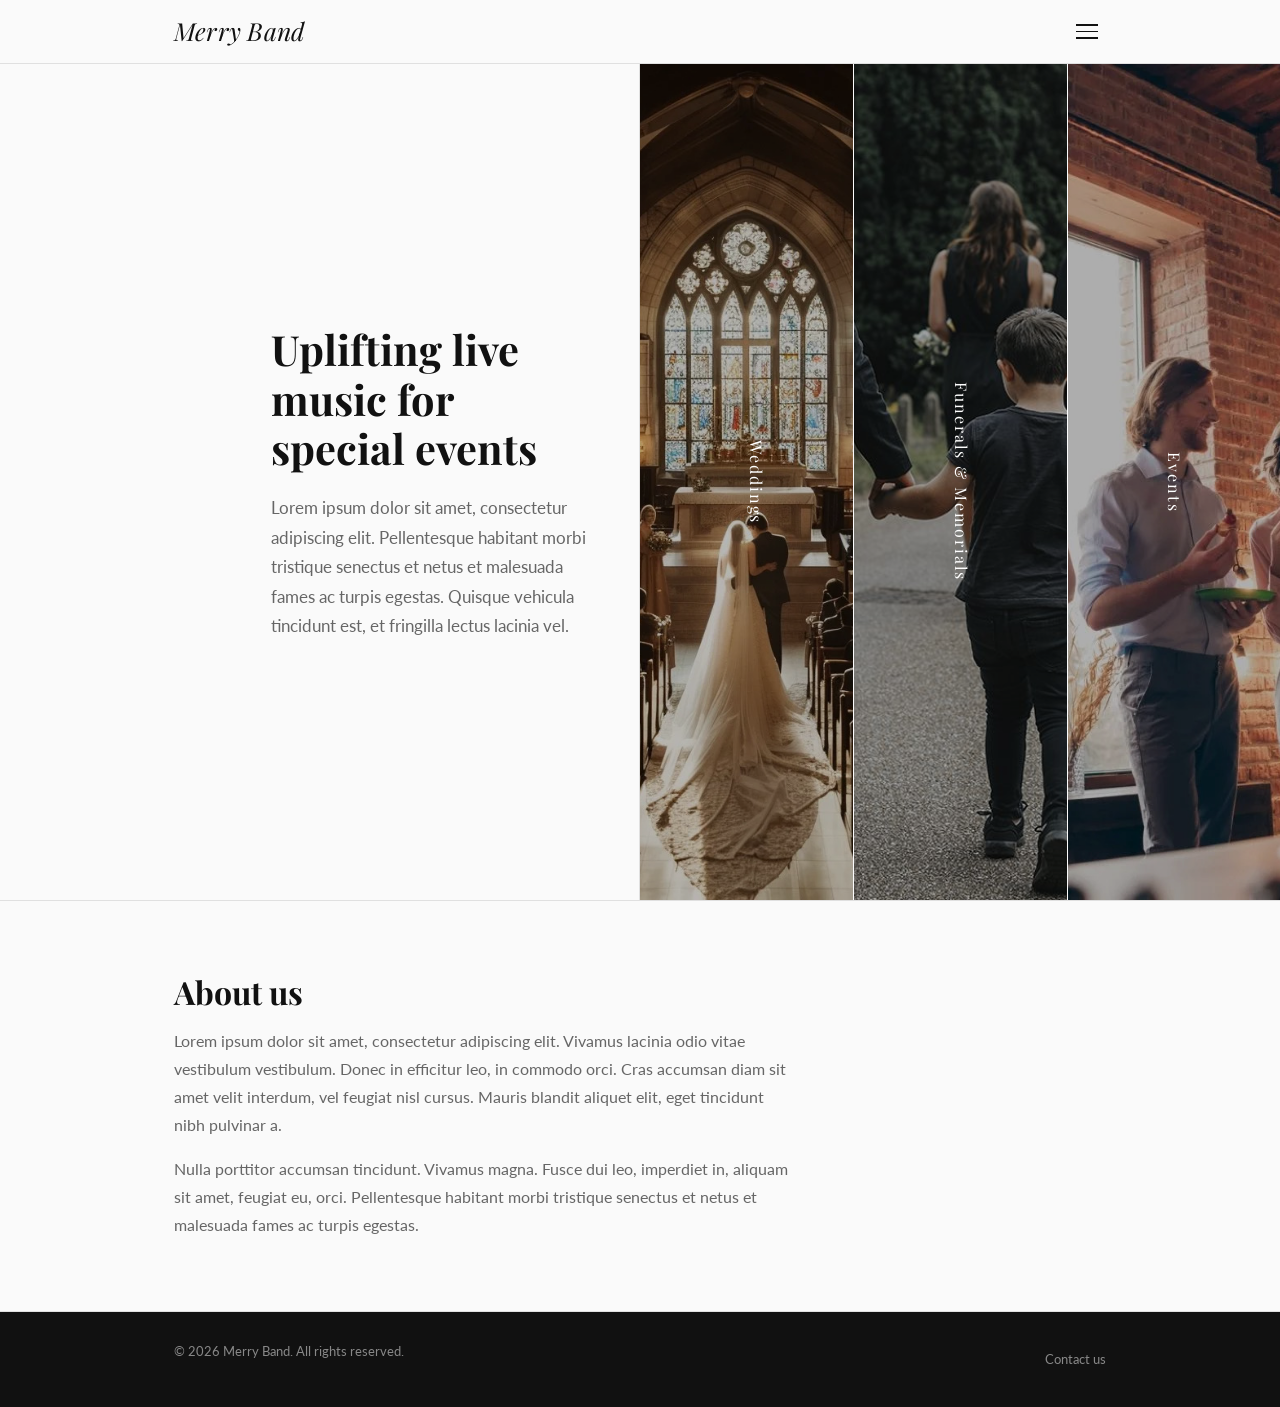
==== commit 40196ed1: "Added photos and tweaked site structure." ====
--- a/index.html
+++ b/index.html
@@ -4,7 +4,7 @@
   <meta charset="UTF-8">
   <meta name="viewport" content="width=device-width, initial-scale=1.0">
   <title>Merry Band — Live Music for Special Events</title>
-  <link rel="stylesheet" href="css/style.css?v=3">
+  <link rel="stylesheet" href="css/style.css?v=6">
 </head>
 <body>
 
@@ -22,8 +22,7 @@
         <li><a href="index.html" aria-current="page">Home</a></li>
         <li><a href="weddings.html">Weddings</a></li>
         <li><a href="funerals.html">Funerals &amp; Memorials</a></li>
-        <li><a href="parties.html">Parties</a></li>
-        <li><a href="other-events.html">Other Events</a></li>
+        <li><a href="events.html">Events</a></li>
         <li><a href="services.html">Services &amp; Repertoire</a></li>
         <li><a href="media.html">Media</a></li>
         <li><a href="contact.html">Contact &amp; Booking</a></li>
@@ -43,23 +42,23 @@
         </div>
       </div>
 
-      <!-- Right: four vertical event-type strips -->
+      <!-- Right: three vertical event-type strips -->
       <div class="event-strips" aria-label="Event types">
 
         <a href="weddings.html" class="strip">
-          <!-- Image placeholder: wedding ceremony photograph -->
-          <div class="strip-bg"></div>
+          <<!-- Image placeholder: wedding ceremony photograph -->>
+          <div class="strip-bg" style="background-image: url('images/wedding_temp.jpg');"></div>
           <div class="strip-overlay"></div>
           <span class="strip-label">Weddings</span>
           <div class="strip-content">
             <h2>Weddings</h2>
-            <p>Lorem ipsum dolor sit amet, consectetur adipiscing elit sed do eiusmod.</p>
+            <p></p>
           </div>
         </a>
 
         <a href="funerals.html" class="strip">
           <!-- Image placeholder: memorial service or flowers photograph -->
-          <div class="strip-bg"></div>
+          <div class="strip-bg" style="background-image: url('images/funeral_temp.jpg');"></div>
           <div class="strip-overlay"></div>
           <span class="strip-label">Funerals &amp; Memorials</span>
           <div class="strip-content">
@@ -68,24 +67,13 @@
           </div>
         </a>
 
-        <a href="parties.html" class="strip">
+        <a href="events.html" class="strip">
           <!-- Image placeholder: party or celebration photograph -->
-          <div class="strip-bg"></div>
+          <div class="strip-bg" style="background-image: url('images/corporate_event_temp.jpg');"></div>
           <div class="strip-overlay"></div>
-          <span class="strip-label">Parties</span>
+          <span class="strip-label">Events</span>
           <div class="strip-content">
-            <h2>Parties</h2>
-            <p>Lorem ipsum dolor sit amet, consectetur adipiscing elit sed do eiusmod.</p>
-          </div>
-        </a>
-
-        <a href="other-events.html" class="strip">
-          <!-- Image placeholder: corporate or private event photograph -->
-          <div class="strip-bg"></div>
-          <div class="strip-overlay"></div>
-          <span class="strip-label">Other Events</span>
-          <div class="strip-content">
-            <h2>Other Events</h2>
+            <h2>Events</h2>
             <p>Lorem ipsum dolor sit amet, consectetur adipiscing elit sed do eiusmod.</p>
           </div>
         </a>
@@ -112,6 +100,7 @@
 
   <script>
     (function () {
+      // ── Hamburger nav ──────────────────────────────────────────────────
       var btn = document.querySelector('.hamburger');
       var nav = document.getElementById('site-nav');
       btn.addEventListener('click', function () {
@@ -126,6 +115,32 @@
           btn.setAttribute('aria-expanded', 'false');
         });
       });
+
+      // ── Mobile strip tap-to-preview ────────────────────────────────────
+      // Only activate on touch / non-hover devices.
+      if (!window.matchMedia('(hover: none)').matches) return;
+
+      var strips = document.querySelectorAll('.strip');
+
+      strips.forEach(function (strip) {
+        strip.addEventListener('click', function (e) {
+          if (strip.classList.contains('is-expanded')) {
+            // Already previewed — let the link navigate normally.
+            return;
+          }
+          // First tap: expand this strip, suppress navigation.
+          e.preventDefault();
+          strips.forEach(function (s) { s.classList.remove('is-expanded'); });
+          strip.classList.add('is-expanded');
+        });
+      });
+
+      // Tap anywhere outside the strips to collapse.
+      document.addEventListener('click', function (e) {
+        if (!e.target.closest('.strip')) {
+          strips.forEach(function (s) { s.classList.remove('is-expanded'); });
+        }
+      });
     })();
   </script>
 
--- a/css/style.css
+++ b/css/style.css
@@ -187,7 +187,7 @@
 }
 
 .hero-column {
-  flex: 0 0 40%;
+  flex: 0 0 50%;
   display: flex;
   align-items: center;
   justify-content: flex-end;
@@ -214,11 +214,12 @@
   flex: 1;
   display: flex;
   flex-direction: row;
+  justify-content: flex-end;
   overflow: hidden;
 }
 
 .strip {
-  flex: 0 0 25%;
+  flex: 0 0 33.333%; 
   position: relative;
   display: flex;
   align-items: center;
@@ -237,6 +238,8 @@
 .strip-bg {
   position: absolute;
   inset: 0;
+  background-size: cover;
+  background-position: center;
   background-color: var(--card-grey);
   transition: transform 0.6s ease;
 }
@@ -252,22 +255,23 @@
   transition: background-color 0.35s ease;
 }
 
-/* When any strip is hovered: collapse all to label-width */
-.event-strips:has(.strip:hover) .strip {
-  flex-basis: 56px;
-}
-
-/* The hovered strip expands to fill remaining space */
-.event-strips:has(.strip:hover) .strip:hover {
-  flex-basis: calc(100% - 3 * 56px);
-}
-
-.event-strips:has(.strip:hover) .strip:hover .strip-overlay {
-  background-color: rgba(0, 0, 0, 0.42);
-}
-
-.event-strips:has(.strip:hover) .strip:hover .strip-bg {
-  transform: scale(1.04);
+/* Desktop hover: only on devices that support true hover (not touch) */
+@media (hover: hover) {
+  .event-strips:has(.strip:hover) .strip {
+    flex-basis: 56px;
+  }
+
+  .event-strips:has(.strip:hover) .strip:hover {
+    flex-basis: calc(100% - 2 * 56px);
+  }
+
+  .event-strips:has(.strip:hover) .strip:hover .strip-overlay {
+    background-color: rgba(0, 0, 0, 0.42);
+  }
+
+  .event-strips:has(.strip:hover) .strip:hover .strip-bg {
+    transform: scale(1.04);
+  }
 }
 
 /* Vertical label (always present, centered in strip) */
@@ -312,14 +316,16 @@
   line-height: 1.55;
 }
 
-/* On hover: hide label, reveal content */
-.event-strips:has(.strip:hover) .strip:hover .strip-label {
-  opacity: 0;
-  transition: opacity 0.12s ease;
-}
-
-.event-strips:has(.strip:hover) .strip:hover .strip-content {
-  opacity: 1;
+/* Desktop hover: label/content swap — gated to true-hover devices */
+@media (hover: hover) {
+  .event-strips:has(.strip:hover) .strip:hover .strip-label {
+    opacity: 0;
+    transition: opacity 0.12s ease;
+  }
+
+  .event-strips:has(.strip:hover) .strip:hover .strip-content {
+    opacity: 1;
+  }
 }
 
 /* ── About section ─────────────────────────────────────────────────────── */
@@ -563,15 +569,20 @@
     max-width: 100%;
   }
 
-  /* Strips become horizontal bands that expand up-down */
+  /* Strips become horizontal bands that expand up-down.
+     flex: none removes the desktop flex-basis: 0 so height: 65vh applies.
+     Without this, flex-basis overrides the explicit height and strips collapse.
+     justify-content reset: flex-end would push bands to the bottom in column mode. */
   .event-strips {
+    flex: none;
     flex-direction: column;
-    min-height: 60vh;
+    justify-content: flex-start;
+    height: 65vh;
   }
 
   .strip {
-    flex: 0 0 25%; /* equal-height bands */
-    transition: flex-basis 0.5s cubic-bezier(0.4, 0, 0.2, 1);
+    flex: 1 0 0; /* equal share of the 65vh container */
+    transition: flex 0.5s cubic-bezier(0.4, 0, 0.2, 1);
   }
 
   /* Separators between horizontal bands */
@@ -580,16 +591,7 @@
     border-top: 1px solid rgba(255, 255, 255, 0.15);
   }
 
-  /* Collapse height when a sibling is tapped */
-  .event-strips:has(.strip:hover) .strip {
-    flex-basis: 44px;
-  }
-
-  .event-strips:has(.strip:hover) .strip:hover {
-    flex-basis: calc(100% - 3 * 44px);
-  }
-
-  /* Label becomes horizontal inside the band */
+  /* Label becomes horizontal text inside the band */
   .strip-label {
     writing-mode: horizontal-tb;
     letter-spacing: 0.08em;
@@ -603,6 +605,32 @@
     transition-delay: 0.22s;
   }
 
+  /* Mobile expand: driven by JS .is-expanded class, not :hover */
+  .event-strips:has(.strip.is-expanded) .strip {
+    flex: 0 0 44px;
+  }
+
+  .event-strips:has(.strip.is-expanded) .strip.is-expanded {
+    flex: 0 0 calc(100% - 2 * 44px);
+  }
+
+  .event-strips:has(.strip.is-expanded) .strip.is-expanded .strip-overlay {
+    background-color: rgba(0, 0, 0, 0.42);
+  }
+
+  .event-strips:has(.strip.is-expanded) .strip.is-expanded .strip-bg {
+    transform: scale(1.04);
+  }
+
+  .event-strips:has(.strip.is-expanded) .strip.is-expanded .strip-label {
+    opacity: 0;
+    transition: opacity 0.12s ease;
+  }
+
+  .event-strips:has(.strip.is-expanded) .strip.is-expanded .strip-content {
+    opacity: 1;
+  }
+
   .contact-layout { grid-template-columns: 1fr; gap: 2rem; }
   .site-nav ul { grid-template-columns: 1fr 1fr; }
 }
